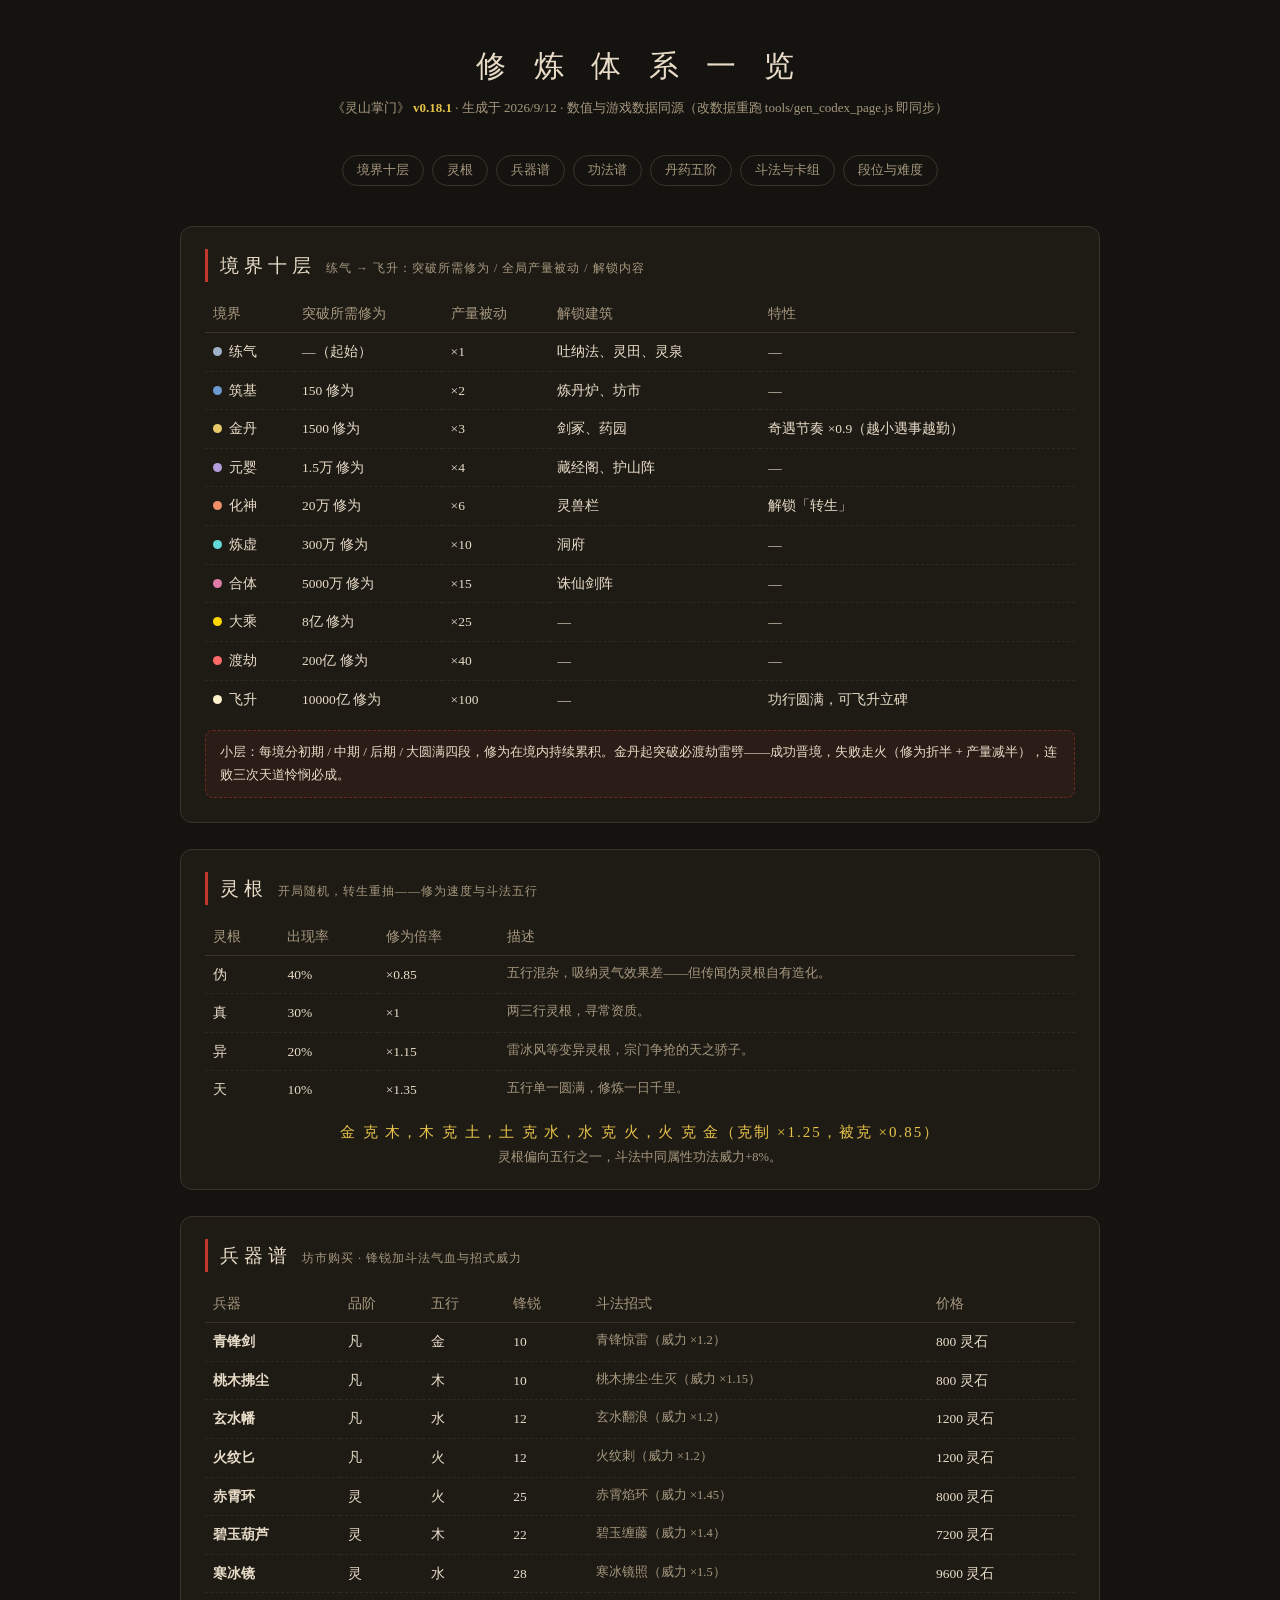
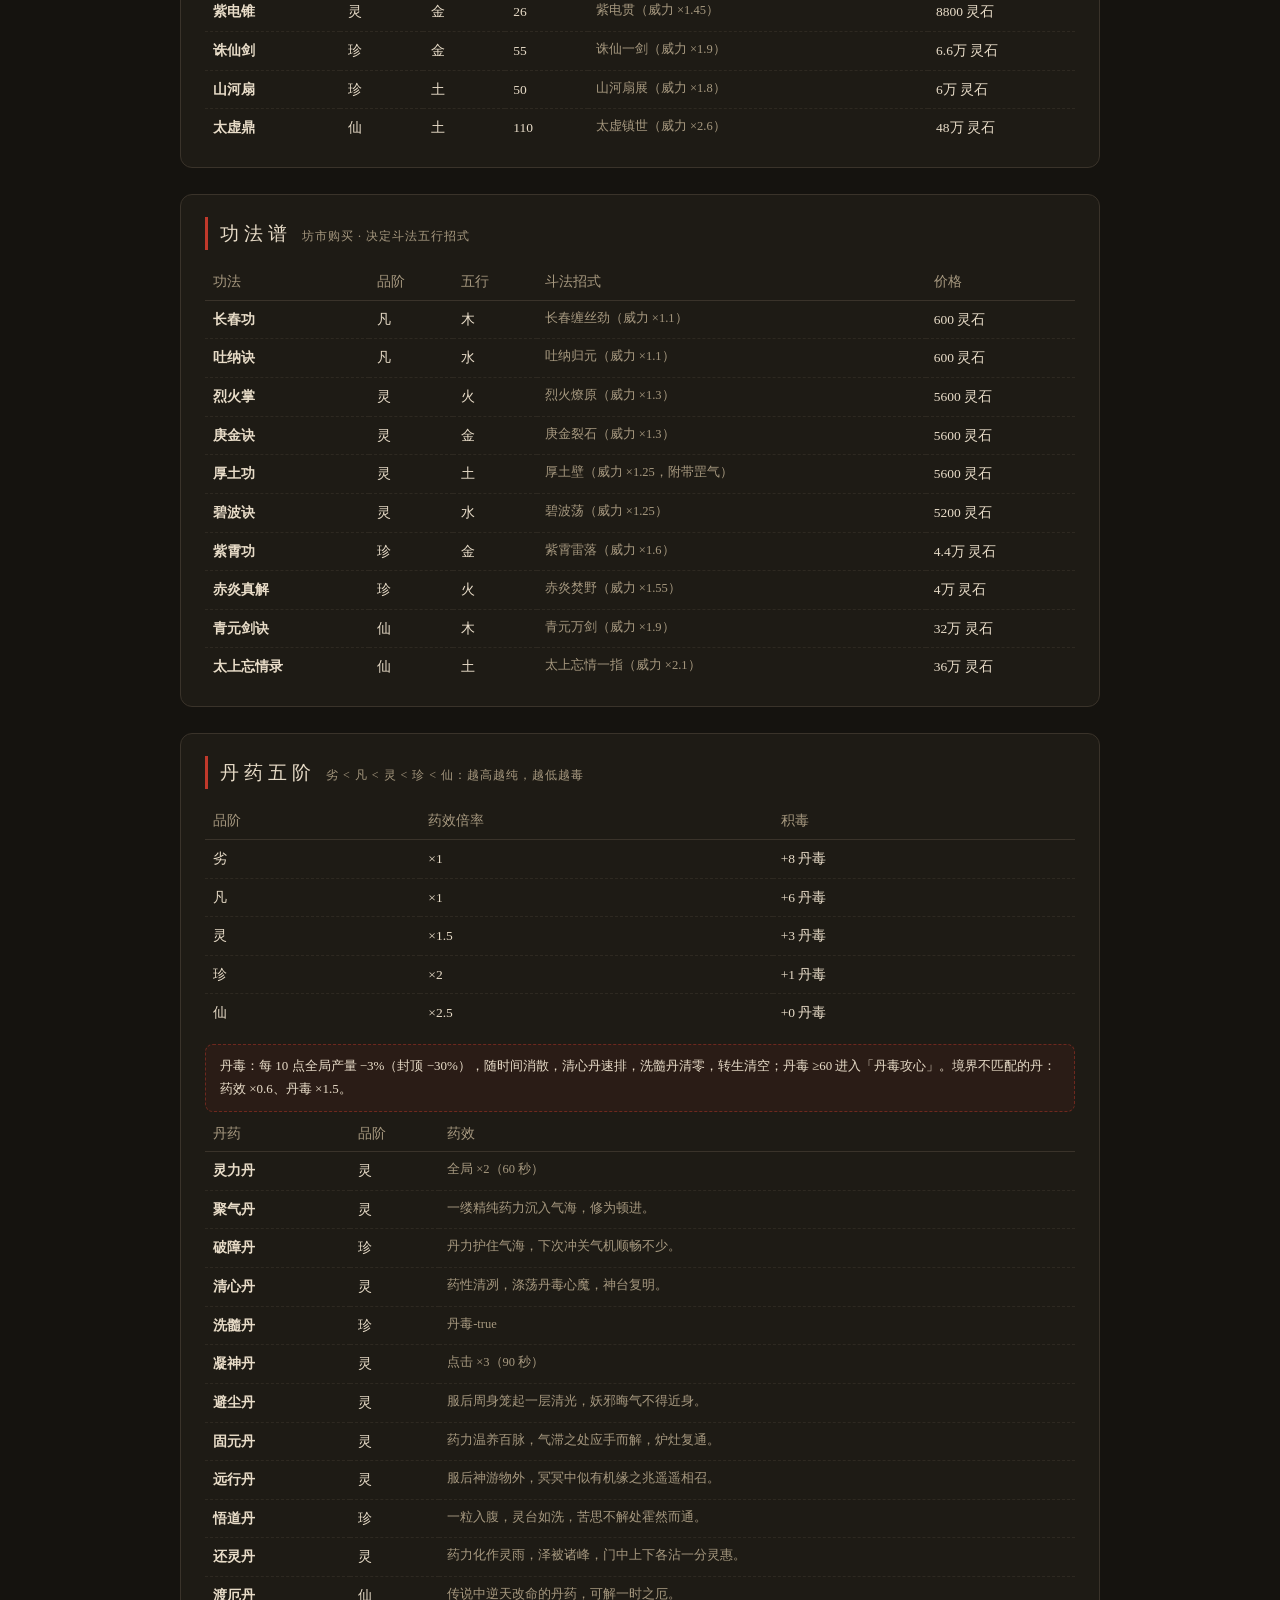
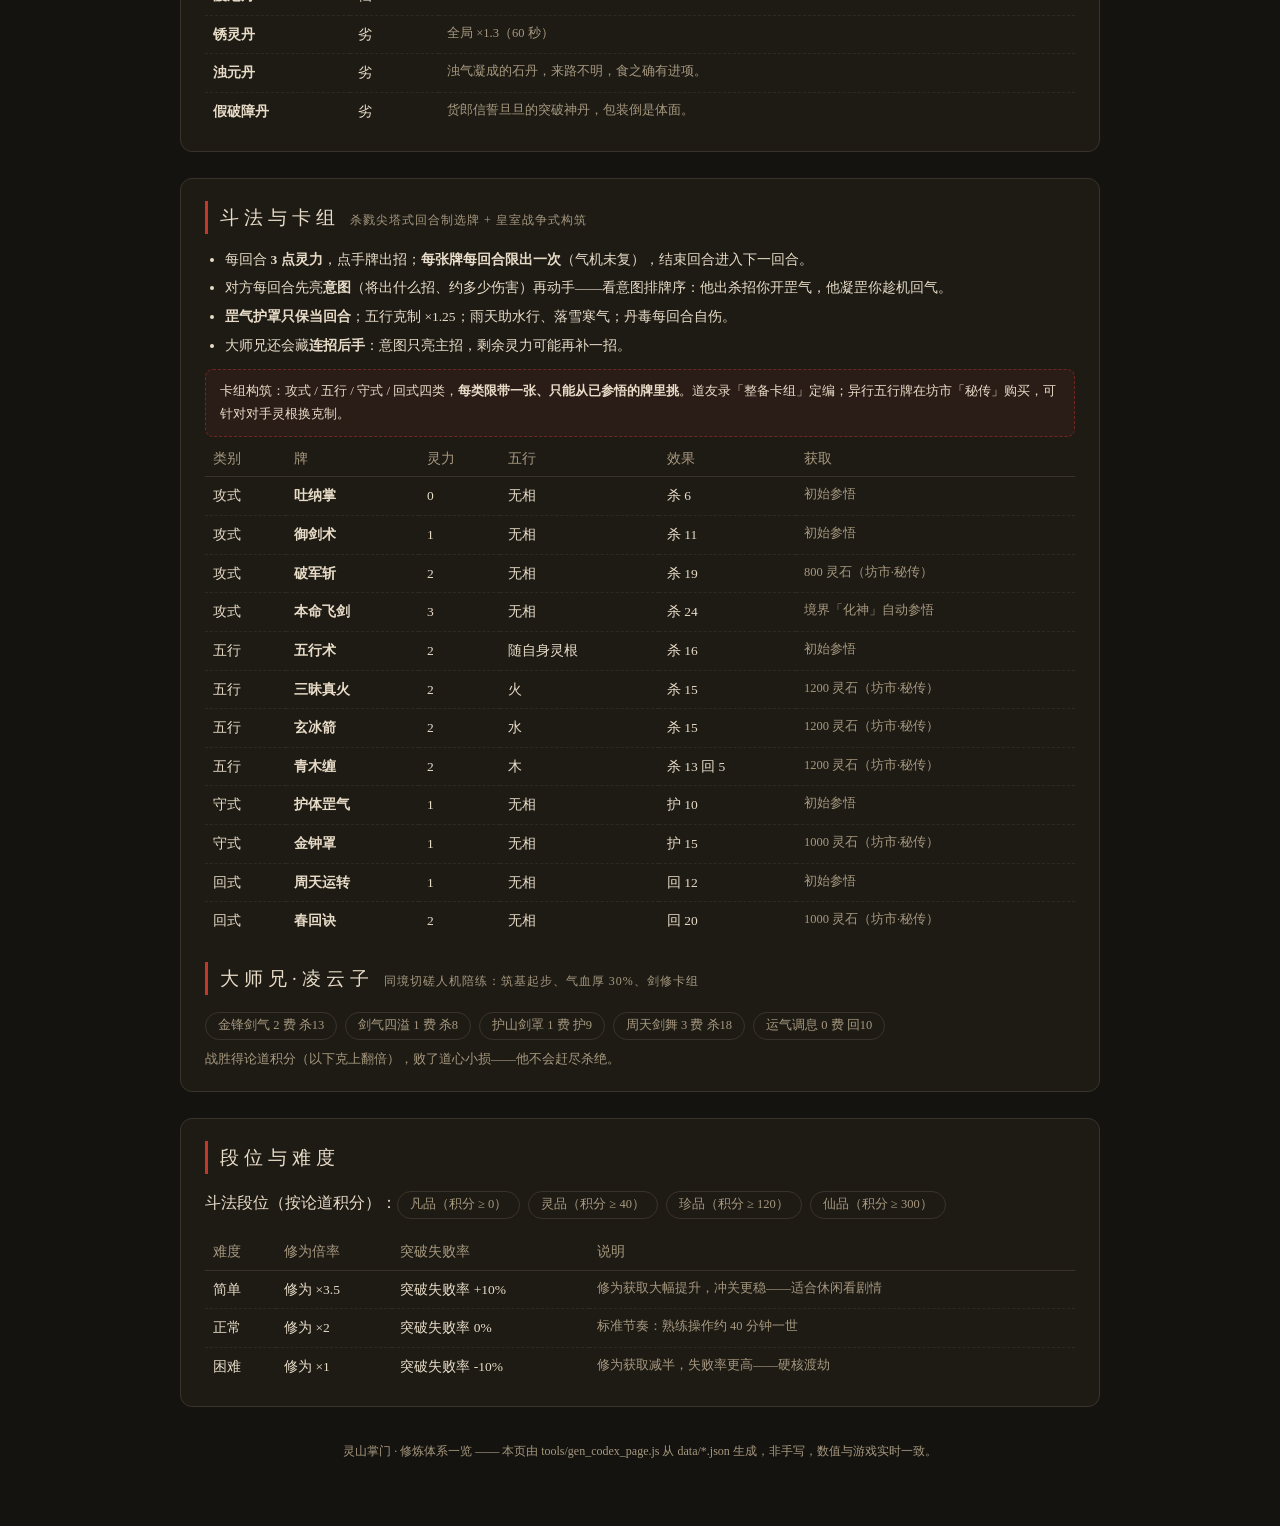
==== 修炼体系一览.html @ 8c3ae6eb "斗法0费限次+修炼体系一览页（v0.18.1） - StS 规则补全：每张牌每回合限出一次（打出进气机未复，下回合洗回）——封死0费牌无限刷 - tools/gen_codex_page.js：从 d" ====
<!DOCTYPE html>
<html lang="zh-CN">
<head>
<meta charset="UTF-8">
<meta name="viewport" content="width=device-width, initial-scale=1">
<title>灵山掌门 · 修炼体系一览</title>
<style>
  :root { --bg:#15130f; --card:#1e1b15; --ink:#e8dcc8; --soft:#a6987f; --line:#3a332a; --cinnabar:#c0392b; --gold:#e8c34a; }
  * { box-sizing:border-box; }
  body { margin:0; padding:32px 16px 64px; background:var(--bg); color:var(--ink); font-family:"Kaiti SC","KaiTi","STKaiti",serif; line-height:1.75; }
  .wrap { max-width:920px; margin:0 auto; }
  h1 { text-align:center; font-size:30px; letter-spacing:10px; font-weight:normal; margin:8px 0 4px; }
  .sub { text-align:center; color:var(--soft); font-size:13px; margin-bottom:26px; }
  .sub b { color:var(--gold); }
  nav { display:flex; flex-wrap:wrap; gap:8px; justify-content:center; margin-bottom:30px; position:sticky; top:0; background:linear-gradient(var(--bg) 82%, transparent); padding:10px 0; z-index:5; }
  nav a { color:var(--soft); text-decoration:none; border:1px solid var(--line); border-radius:16px; padding:3px 14px; font-size:13px; }
  nav a:hover { color:var(--cinnabar); border-color:var(--cinnabar); }
  section { background:var(--card); border:1px solid var(--line); border-radius:12px; padding:20px 24px; margin-bottom:26px; }
  h2 { font-size:19px; letter-spacing:5px; font-weight:normal; border-left:3px solid var(--cinnabar); padding-left:12px; margin:2px 0 14px; }
  h2 small { font-size:12px; color:var(--soft); letter-spacing:1px; margin-left:10px; }
  table { width:100%; border-collapse:collapse; font-size:13.5px; }
  th { color:var(--soft); font-weight:normal; text-align:left; border-bottom:1px solid var(--line); padding:6px 8px; white-space:nowrap; }
  td { border-bottom:1px dashed rgba(58,51,42,.6); padding:7px 8px; vertical-align:top; }
  tr:last-child td { border-bottom:none; }
  .muted { color:var(--soft); font-size:12.5px; }
  .realm-dot { display:inline-block; width:9px; height:9px; border-radius:50%; margin-right:7px; }
  .chip { display:inline-block; border:1px solid var(--line); border-radius:14px; padding:2px 12px; font-size:12.5px; color:var(--soft); margin:3px 4px 3px 0; }
  .note { background:rgba(192,57,43,.08); border:1px dashed rgba(192,57,43,.45); border-radius:8px; padding:10px 14px; font-size:13px; margin:12px 0 4px; }
  .rule { font-size:13.5px; padding-left:20px; margin:0; }
  .rule li { margin-bottom:5px; }
  .cycle { text-align:center; font-size:15px; letter-spacing:2px; margin:10px 0 2px; color:var(--gold); }
  .foot { text-align:center; color:var(--soft); font-size:12px; margin-top:34px; }
</style>
</head>
<body>
<div class="wrap">
  <h1>修 炼 体 系 一 览</h1>
  <div class="sub">《灵山掌门》 <b>v0.18.1</b> · 生成于 2026/9/12 · 数值与游戏数据同源（改数据重跑 tools/gen_codex_page.js 即同步）</div>
  <nav>
    <a href="#realm">境界十层</a><a href="#root">灵根</a><a href="#weapon">兵器谱</a><a href="#tech">功法谱</a><a href="#pill">丹药五阶</a><a href="#cards">斗法与卡组</a><a href="#misc">段位与难度</a>
  </nav>

  <section id="realm">
    <h2>境界十层<small>练气 → 飞升：突破所需修为 / 全局产量被动 / 解锁内容</small></h2>
    <table><tr><th>境界</th><th>突破所需修为</th><th>产量被动</th><th>解锁建筑</th><th>特性</th></tr>
<tr><td><span class="realm-dot" style="background:#9fb3c8"></span>练气</td><td>—（起始）</td><td>×1</td><td>吐纳法、灵田、灵泉</td><td>—</td></tr>
<tr><td><span class="realm-dot" style="background:#6b9bd1"></span>筑基</td><td>150 修为</td><td>×2</td><td>炼丹炉、坊市</td><td>—</td></tr>
<tr><td><span class="realm-dot" style="background:#e8c96a"></span>金丹</td><td>1500 修为</td><td>×3</td><td>剑冢、药园</td><td>奇遇节奏 ×0.9（越小遇事越勤）</td></tr>
<tr><td><span class="realm-dot" style="background:#b39ddb"></span>元婴</td><td>1.5万 修为</td><td>×4</td><td>藏经阁、护山阵</td><td>—</td></tr>
<tr><td><span class="realm-dot" style="background:#f0906a"></span>化神</td><td>20万 修为</td><td>×6</td><td>灵兽栏</td><td>解锁「转生」</td></tr>
<tr><td><span class="realm-dot" style="background:#63d8d8"></span>炼虚</td><td>300万 修为</td><td>×10</td><td>洞府</td><td>—</td></tr>
<tr><td><span class="realm-dot" style="background:#e07ba8"></span>合体</td><td>5000万 修为</td><td>×15</td><td>诛仙剑阵</td><td>—</td></tr>
<tr><td><span class="realm-dot" style="background:#ffd700"></span>大乘</td><td>8亿 修为</td><td>×25</td><td>—</td><td>—</td></tr>
<tr><td><span class="realm-dot" style="background:#ff6b6b"></span>渡劫</td><td>200亿 修为</td><td>×40</td><td>—</td><td>—</td></tr>
<tr><td><span class="realm-dot" style="background:#fff2cc"></span>飞升</td><td>10000亿 修为</td><td>×100</td><td>—</td><td>功行圆满，可飞升立碑</td></tr>
    </table>
    <div class="note">小层：每境分初期 / 中期 / 后期 / 大圆满四段，修为在境内持续累积。金丹起突破必渡劫雷劈——成功晋境，失败走火（修为折半 + 产量减半），连败三次天道怜悯必成。</div>
  </section>

  <section id="root">
    <h2>灵根<small>开局随机，转生重抽——修为速度与斗法五行</small></h2>
    <table><tr><th>灵根</th><th>出现率</th><th>修为倍率</th><th>描述</th></tr>
<tr><td>伪</td><td>40%</td><td>×0.85</td><td class="muted">五行混杂，吸纳灵气效果差——但传闻伪灵根自有造化。</td></tr>
<tr><td>真</td><td>30%</td><td>×1</td><td class="muted">两三行灵根，寻常资质。</td></tr>
<tr><td>异</td><td>20%</td><td>×1.15</td><td class="muted">雷冰风等变异灵根，宗门争抢的天之骄子。</td></tr>
<tr><td>天</td><td>10%</td><td>×1.35</td><td class="muted">五行单一圆满，修炼一日千里。</td></tr>
    </table>
    <div class="cycle">金 克 木，木 克 土，土 克 水，水 克 火，火 克 金（克制 ×1.25，被克 ×0.85）</div>
    <div class="muted" style="text-align:center">灵根偏向五行之一，斗法中同属性功法威力+8%。</div>
  </section>

  <section id="weapon">
    <h2>兵器谱<small>坊市购买 · 锋锐加斗法气血与招式威力</small></h2>
    <table><tr><th>兵器</th><th>品阶</th><th>五行</th><th>锋锐</th><th>斗法招式</th><th>价格</th></tr>
<tr><td><b>青锋剑</b></td><td>凡</td><td>金</td><td>10</td><td class="muted">青锋惊雷（威力 ×1.2）</td><td>800 灵石</td></tr>
<tr><td><b>桃木拂尘</b></td><td>凡</td><td>木</td><td>10</td><td class="muted">桃木拂尘·生灭（威力 ×1.15）</td><td>800 灵石</td></tr>
<tr><td><b>玄水幡</b></td><td>凡</td><td>水</td><td>12</td><td class="muted">玄水翻浪（威力 ×1.2）</td><td>1200 灵石</td></tr>
<tr><td><b>火纹匕</b></td><td>凡</td><td>火</td><td>12</td><td class="muted">火纹刺（威力 ×1.2）</td><td>1200 灵石</td></tr>
<tr><td><b>赤霄环</b></td><td>灵</td><td>火</td><td>25</td><td class="muted">赤霄焰环（威力 ×1.45）</td><td>8000 灵石</td></tr>
<tr><td><b>碧玉葫芦</b></td><td>灵</td><td>木</td><td>22</td><td class="muted">碧玉缠藤（威力 ×1.4）</td><td>7200 灵石</td></tr>
<tr><td><b>寒冰镜</b></td><td>灵</td><td>水</td><td>28</td><td class="muted">寒冰镜照（威力 ×1.5）</td><td>9600 灵石</td></tr>
<tr><td><b>紫电锥</b></td><td>灵</td><td>金</td><td>26</td><td class="muted">紫电贯（威力 ×1.45）</td><td>8800 灵石</td></tr>
<tr><td><b>诛仙剑</b></td><td>珍</td><td>金</td><td>55</td><td class="muted">诛仙一剑（威力 ×1.9）</td><td>6.6万 灵石</td></tr>
<tr><td><b>山河扇</b></td><td>珍</td><td>土</td><td>50</td><td class="muted">山河扇展（威力 ×1.8）</td><td>6万 灵石</td></tr>
<tr><td><b>太虚鼎</b></td><td>仙</td><td>土</td><td>110</td><td class="muted">太虚镇世（威力 ×2.6）</td><td>48万 灵石</td></tr>
    </table>
  </section>

  <section id="tech">
    <h2>功法谱<small>坊市购买 · 决定斗法五行招式</small></h2>
    <table><tr><th>功法</th><th>品阶</th><th>五行</th><th>斗法招式</th><th>价格</th></tr>
<tr><td><b>长春功</b></td><td>凡</td><td>木</td><td class="muted">长春缠丝劲（威力 ×1.1）</td><td>600 灵石</td></tr>
<tr><td><b>吐纳诀</b></td><td>凡</td><td>水</td><td class="muted">吐纳归元（威力 ×1.1）</td><td>600 灵石</td></tr>
<tr><td><b>烈火掌</b></td><td>灵</td><td>火</td><td class="muted">烈火燎原（威力 ×1.3）</td><td>5600 灵石</td></tr>
<tr><td><b>庚金诀</b></td><td>灵</td><td>金</td><td class="muted">庚金裂石（威力 ×1.3）</td><td>5600 灵石</td></tr>
<tr><td><b>厚土功</b></td><td>灵</td><td>土</td><td class="muted">厚土壁（威力 ×1.25，附带罡气）</td><td>5600 灵石</td></tr>
<tr><td><b>碧波诀</b></td><td>灵</td><td>水</td><td class="muted">碧波荡（威力 ×1.25）</td><td>5200 灵石</td></tr>
<tr><td><b>紫霄功</b></td><td>珍</td><td>金</td><td class="muted">紫霄雷落（威力 ×1.6）</td><td>4.4万 灵石</td></tr>
<tr><td><b>赤炎真解</b></td><td>珍</td><td>火</td><td class="muted">赤炎焚野（威力 ×1.55）</td><td>4万 灵石</td></tr>
<tr><td><b>青元剑诀</b></td><td>仙</td><td>木</td><td class="muted">青元万剑（威力 ×1.9）</td><td>32万 灵石</td></tr>
<tr><td><b>太上忘情录</b></td><td>仙</td><td>土</td><td class="muted">太上忘情一指（威力 ×2.1）</td><td>36万 灵石</td></tr>
    </table>
  </section>

  <section id="pill">
    <h2>丹药五阶<small>劣 &lt; 凡 &lt; 灵 &lt; 珍 &lt; 仙：越高越纯，越低越毒</small></h2>
    <table><tr><th>品阶</th><th>药效倍率</th><th>积毒</th></tr>
<tr><td>劣</td><td>×1</td><td>+8 丹毒</td></tr>
<tr><td>凡</td><td>×1</td><td>+6 丹毒</td></tr>
<tr><td>灵</td><td>×1.5</td><td>+3 丹毒</td></tr>
<tr><td>珍</td><td>×2</td><td>+1 丹毒</td></tr>
<tr><td>仙</td><td>×2.5</td><td>+0 丹毒</td></tr>
    </table>
    <div class="note">丹毒：每 10 点全局产量 −3%（封顶 −30%），随时间消散，清心丹速排，洗髓丹清零，转生清空；丹毒 ≥60 进入「丹毒攻心」。境界不匹配的丹：药效 ×0.6、丹毒 ×1.5。</div>
    <table><tr><th>丹药</th><th>品阶</th><th>药效</th></tr>
<tr><td><b>灵力丹</b></td><td>灵</td><td class="muted">全局 ×2（60 秒）</td></tr>
<tr><td><b>聚气丹</b></td><td>灵</td><td class="muted">一缕精纯药力沉入气海，修为顿进。</td></tr>
<tr><td><b>破障丹</b></td><td>珍</td><td class="muted">丹力护住气海，下次冲关气机顺畅不少。</td></tr>
<tr><td><b>清心丹</b></td><td>灵</td><td class="muted">药性清冽，涤荡丹毒心魔，神台复明。</td></tr>
<tr><td><b>洗髓丹</b></td><td>珍</td><td class="muted">丹毒-true</td></tr>
<tr><td><b>凝神丹</b></td><td>灵</td><td class="muted">点击 ×3（90 秒）</td></tr>
<tr><td><b>避尘丹</b></td><td>灵</td><td class="muted">服后周身笼起一层清光，妖邪晦气不得近身。</td></tr>
<tr><td><b>固元丹</b></td><td>灵</td><td class="muted">药力温养百脉，气滞之处应手而解，炉灶复通。</td></tr>
<tr><td><b>远行丹</b></td><td>灵</td><td class="muted">服后神游物外，冥冥中似有机缘之兆遥遥相召。</td></tr>
<tr><td><b>悟道丹</b></td><td>珍</td><td class="muted">一粒入腹，灵台如洗，苦思不解处霍然而通。</td></tr>
<tr><td><b>还灵丹</b></td><td>灵</td><td class="muted">药力化作灵雨，泽被诸峰，门中上下各沾一分灵惠。</td></tr>
<tr><td><b>渡厄丹</b></td><td>仙</td><td class="muted">传说中逆天改命的丹药，可解一时之厄。</td></tr>
<tr><td><b>锈灵丹</b></td><td>劣</td><td class="muted">全局 ×1.3（60 秒）</td></tr>
<tr><td><b>浊元丹</b></td><td>劣</td><td class="muted">浊气凝成的石丹，来路不明，食之确有进项。</td></tr>
<tr><td><b>假破障丹</b></td><td>劣</td><td class="muted">货郎信誓旦旦的突破神丹，包装倒是体面。</td></tr>
    </table>
  </section>

  <section id="cards">
    <h2>斗法与卡组<small>杀戮尖塔式回合制选牌 + 皇室战争式构筑</small></h2>
    <ul class="rule">
      <li>每回合 <b>3 点灵力</b>，点手牌出招；<b>每张牌每回合限出一次</b>（气机未复），结束回合进入下一回合。</li>
      <li>对方每回合先亮<b>意图</b>（将出什么招、约多少伤害）再动手——看意图排牌序：他出杀招你开罡气，他凝罡你趁机回气。</li>
      <li><b>罡气护罩只保当回合</b>；五行克制 ×1.25；雨天助水行、落雪寒气；丹毒每回合自伤。</li>
      <li>大师兄还会藏<b>连招后手</b>：意图只亮主招，剩余灵力可能再补一招。</li>
    </ul>
    <div class="note">卡组构筑：攻式 / 五行 / 守式 / 回式四类，<b>每类限带一张、只能从已参悟的牌里挑</b>。道友录「整备卡组」定编；异行五行牌在坊市「秘传」购买，可针对对手灵根换克制。</div>
    <table><tr><th>类别</th><th>牌</th><th>灵力</th><th>五行</th><th>效果</th><th>获取</th></tr>
<tr><td>攻式</td><td><b>吐纳掌</b></td><td>0</td><td>无相</td><td>杀 6</td><td class="muted">初始参悟</td></tr>
<tr><td>攻式</td><td><b>御剑术</b></td><td>1</td><td>无相</td><td>杀 11</td><td class="muted">初始参悟</td></tr>
<tr><td>攻式</td><td><b>破军斩</b></td><td>2</td><td>无相</td><td>杀 19</td><td class="muted">800 灵石（坊市·秘传）</td></tr>
<tr><td>攻式</td><td><b>本命飞剑</b></td><td>3</td><td>无相</td><td>杀 24</td><td class="muted">境界「化神」自动参悟</td></tr>
<tr><td>五行</td><td><b>五行术</b></td><td>2</td><td>随自身灵根</td><td>杀 16</td><td class="muted">初始参悟</td></tr>
<tr><td>五行</td><td><b>三昧真火</b></td><td>2</td><td>火</td><td>杀 15</td><td class="muted">1200 灵石（坊市·秘传）</td></tr>
<tr><td>五行</td><td><b>玄冰箭</b></td><td>2</td><td>水</td><td>杀 15</td><td class="muted">1200 灵石（坊市·秘传）</td></tr>
<tr><td>五行</td><td><b>青木缠</b></td><td>2</td><td>木</td><td>杀 13 回 5</td><td class="muted">1200 灵石（坊市·秘传）</td></tr>
<tr><td>守式</td><td><b>护体罡气</b></td><td>1</td><td>无相</td><td> 护 10</td><td class="muted">初始参悟</td></tr>
<tr><td>守式</td><td><b>金钟罩</b></td><td>1</td><td>无相</td><td> 护 15</td><td class="muted">1000 灵石（坊市·秘传）</td></tr>
<tr><td>回式</td><td><b>周天运转</b></td><td>1</td><td>无相</td><td> 回 12</td><td class="muted">初始参悟</td></tr>
<tr><td>回式</td><td><b>春回诀</b></td><td>2</td><td>无相</td><td> 回 20</td><td class="muted">1000 灵石（坊市·秘传）</td></tr>
    </table>
    <h2 style="margin-top:22px">大师兄·凌云子<small>同境切磋人机陪练：筑基起步、气血厚 30%、剑修卡组</small></h2>
    <div><span class="chip">金锋剑气 2 费 杀13</span> <span class="chip">剑气四溢 1 费 杀8</span> <span class="chip">护山剑罩 1 费 护9</span> <span class="chip">周天剑舞 3 费 杀18</span> <span class="chip">运气调息 0 费 回10</span></div>
    <div class="muted" style="margin-top:6px">战胜得论道积分（以下克上翻倍），败了道心小损——他不会赶尽杀绝。</div>
  </section>

  <section id="misc">
    <h2>段位与难度</h2>
    <div>斗法段位（按论道积分）：<span class="chip">凡品（积分 ≥ 0）</span> <span class="chip">灵品（积分 ≥ 40）</span> <span class="chip">珍品（积分 ≥ 120）</span> <span class="chip">仙品（积分 ≥ 300）</span></div>
    <table style="margin-top:12px"><tr><th>难度</th><th>修为倍率</th><th>突破失败率</th><th>说明</th></tr>
<tr><td>简单</td><td>修为 ×3.5</td><td>突破失败率 +10%</td><td class="muted">修为获取大幅提升，冲关更稳——适合休闲看剧情</td></tr>
<tr><td>正常</td><td>修为 ×2</td><td>突破失败率 0%</td><td class="muted">标准节奏：熟练操作约 40 分钟一世</td></tr>
<tr><td>困难</td><td>修为 ×1</td><td>突破失败率 -10%</td><td class="muted">修为获取减半，失败率更高——硬核渡劫</td></tr>
    </table>
  </section>

  <div class="foot">灵山掌门 · 修炼体系一览 —— 本页由 tools/gen_codex_page.js 从 data/*.json 生成，非手写，数值与游戏实时一致。</div>
</div>
</body>
</html>
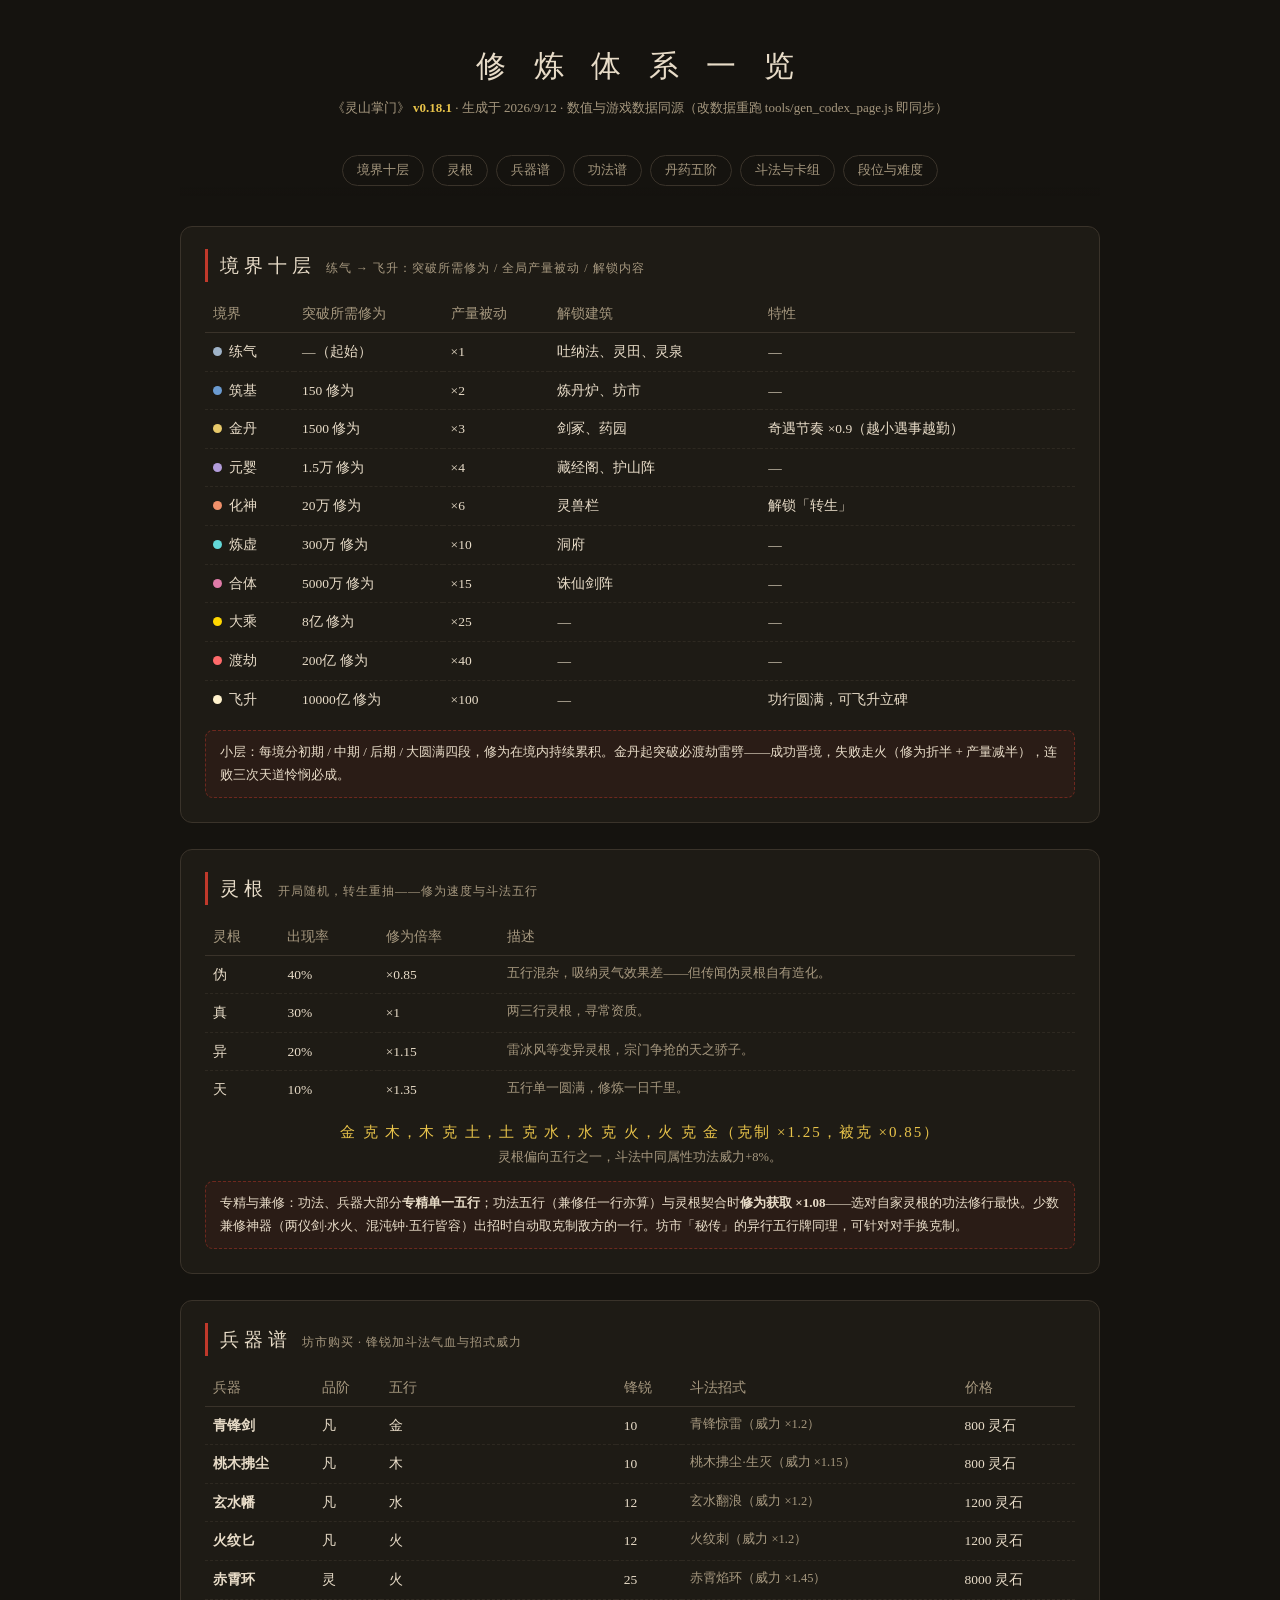
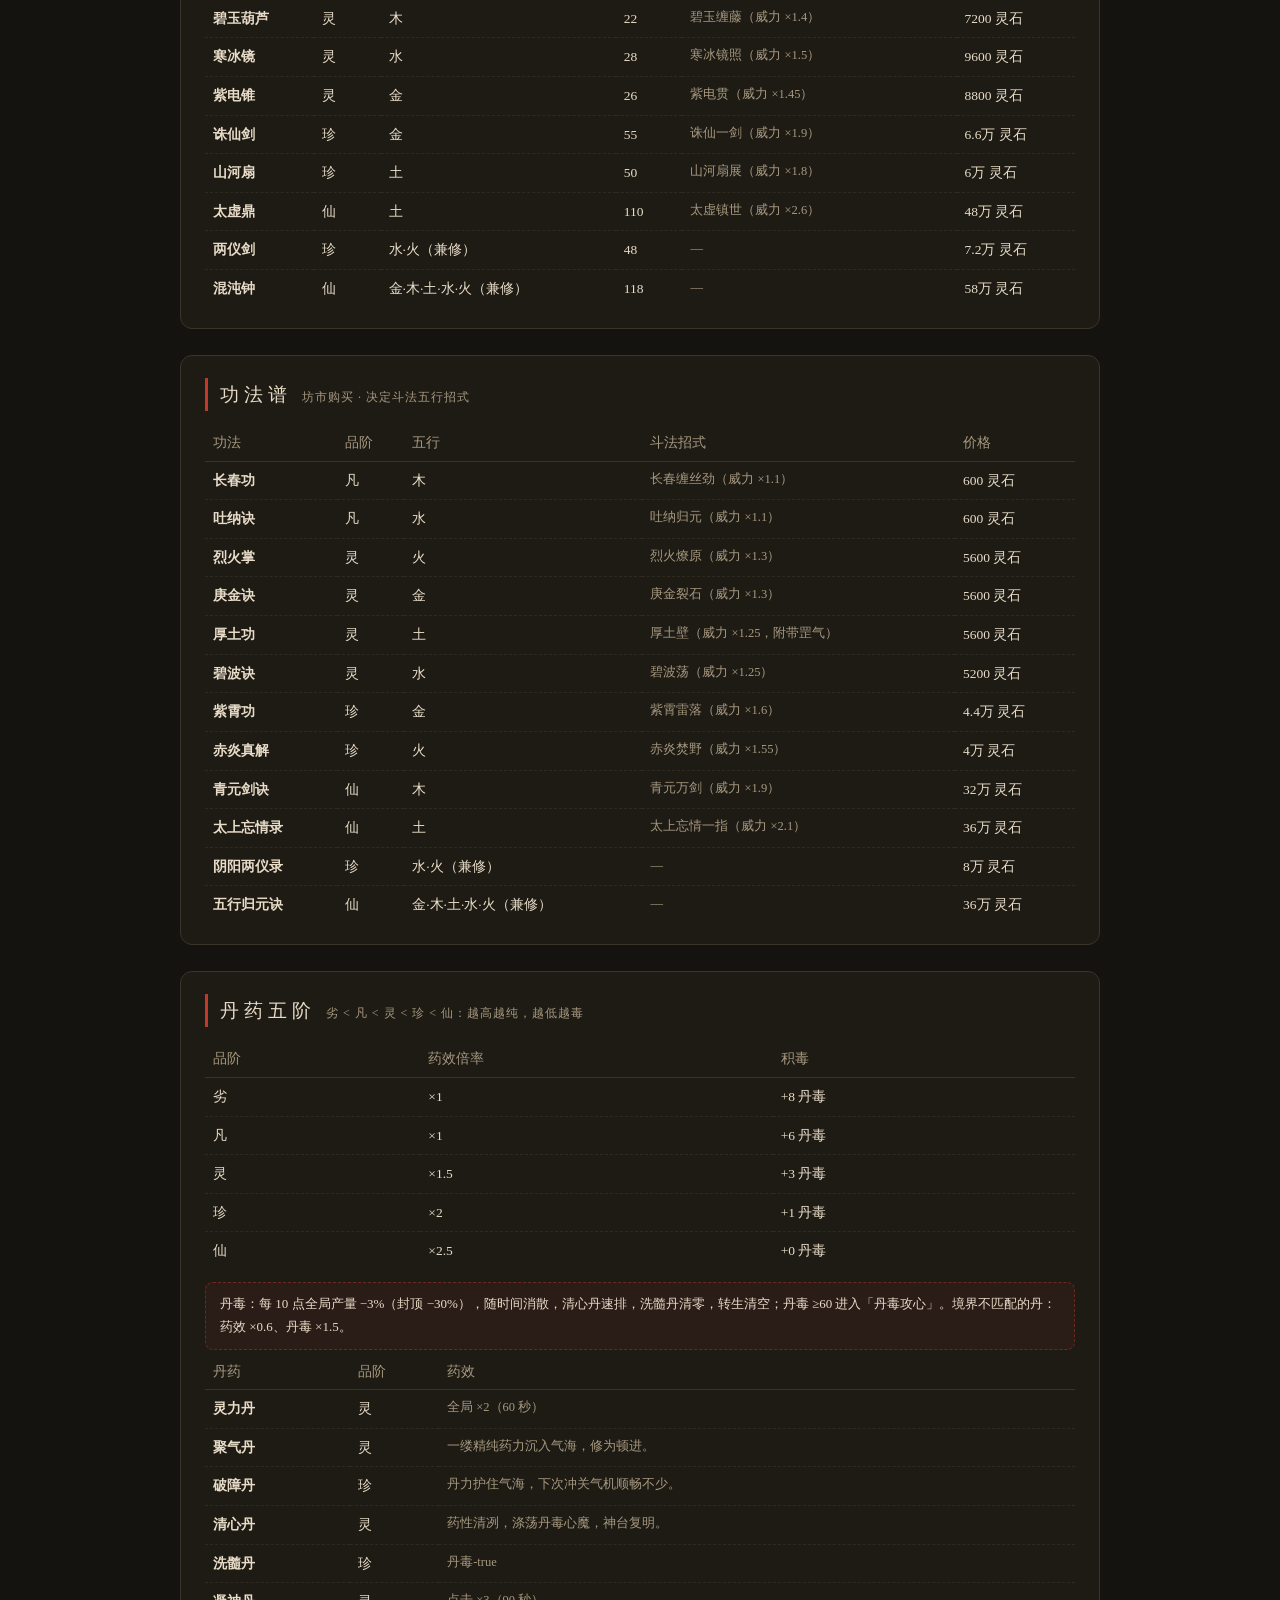
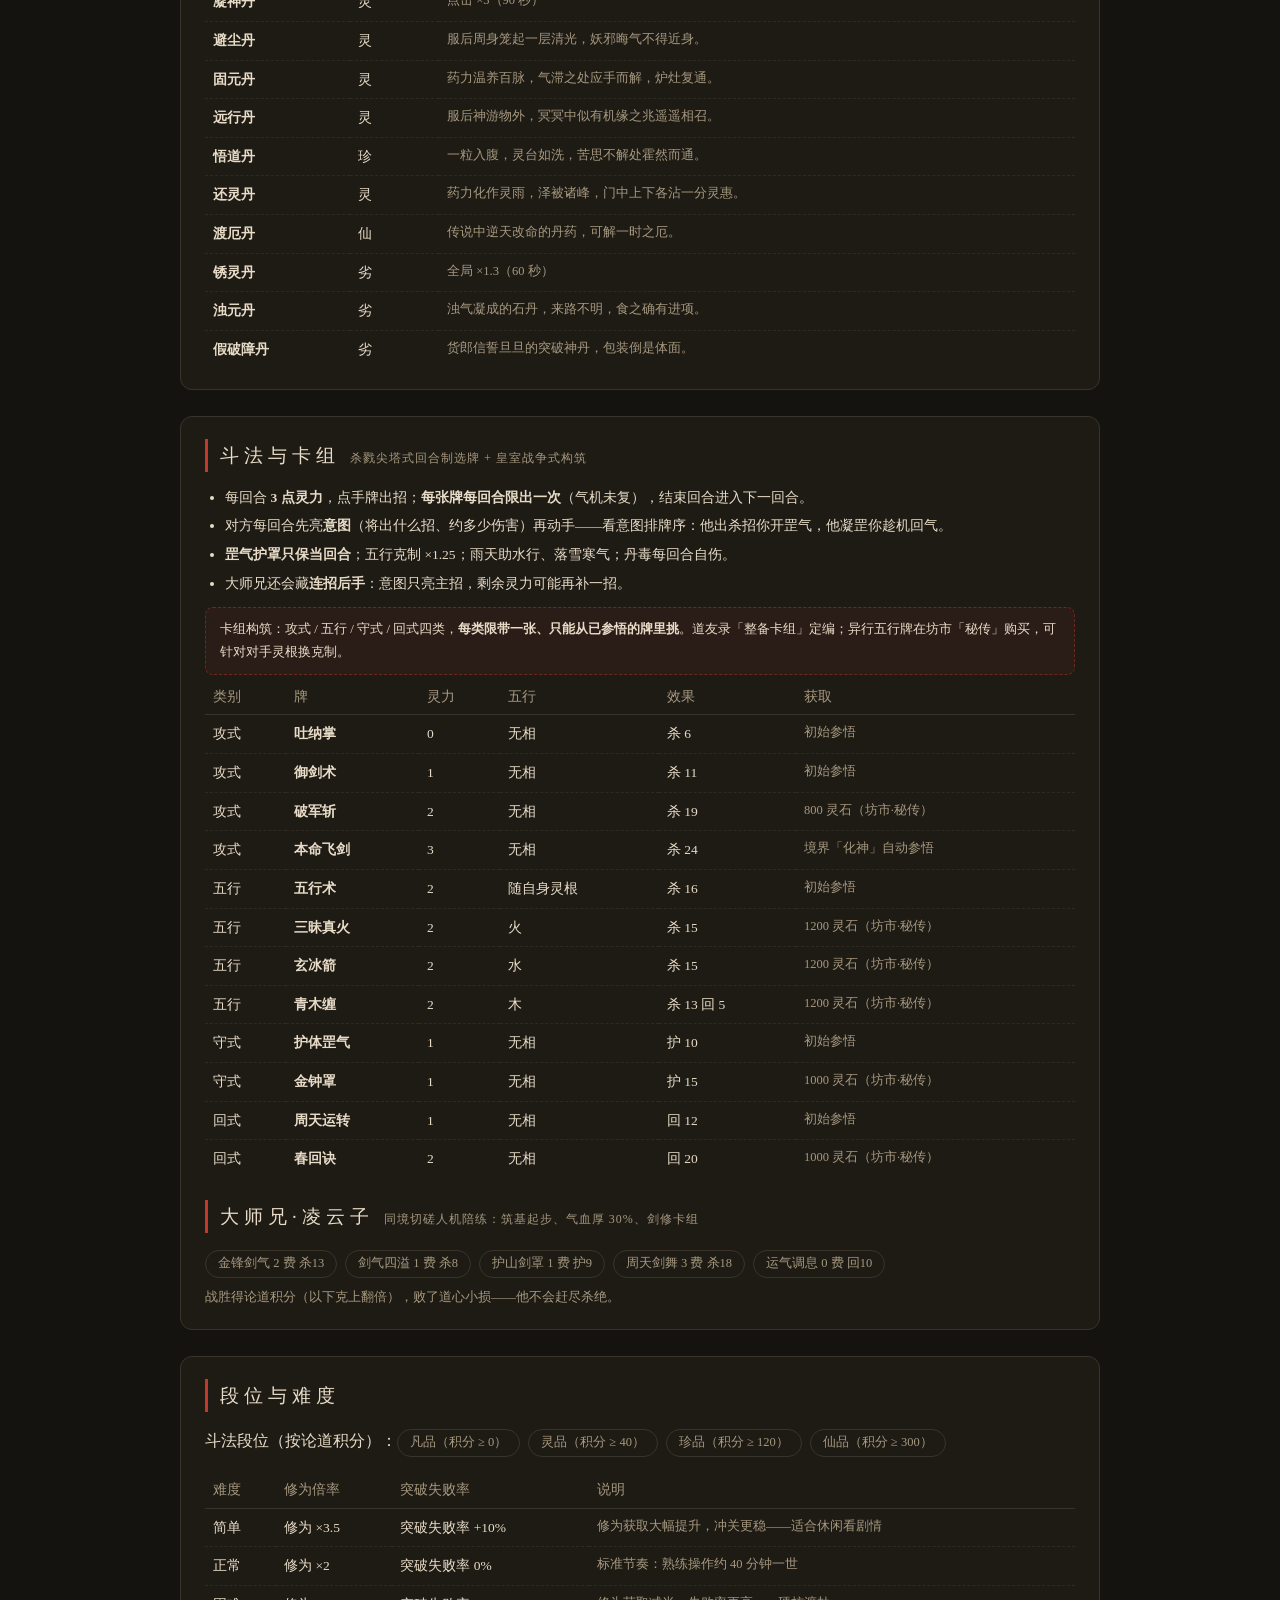
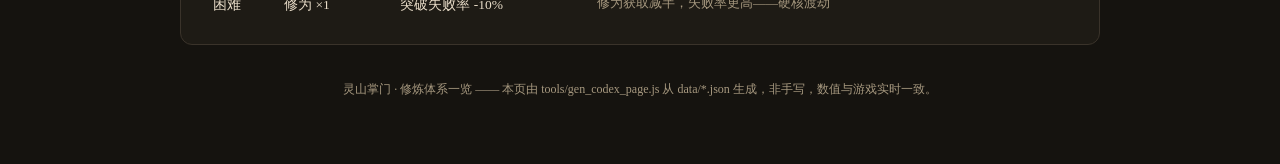
==== commit d59b2e22: "五行专精/兼修体系：功法契合灵根+两仪混沌兼修神器（v0.19.0） - 数据：新增4件兼修——两仪剑（珍·水火·锋48）、混沌钟（仙·五行皆容·锋118）、阴阳两仪录（珍·水火）、五行归元诀（仙·无" ====
--- a/修炼体系一览.html
+++ b/修炼体系一览.html
@@ -67,6 +67,7 @@
     </table>
     <div class="cycle">金 克 木，木 克 土，土 克 水，水 克 火，火 克 金（克制 ×1.25，被克 ×0.85）</div>
     <div class="muted" style="text-align:center">灵根偏向五行之一，斗法中同属性功法威力+8%。</div>
+    <div class="note">专精与兼修：功法、兵器大部分<b>专精单一五行</b>；功法五行（兼修任一行亦算）与灵根契合时<b>修为获取 ×1.08</b>——选对自家灵根的功法修行最快。少数兼修神器（两仪剑·水火、混沌钟·五行皆容）出招时自动取克制敌方的一行。坊市「秘传」的异行五行牌同理，可针对对手换克制。</div>
   </section>
 
   <section id="weapon">
@@ -83,6 +84,8 @@
 <tr><td><b>诛仙剑</b></td><td>珍</td><td>金</td><td>55</td><td class="muted">诛仙一剑（威力 ×1.9）</td><td>6.6万 灵石</td></tr>
 <tr><td><b>山河扇</b></td><td>珍</td><td>土</td><td>50</td><td class="muted">山河扇展（威力 ×1.8）</td><td>6万 灵石</td></tr>
 <tr><td><b>太虚鼎</b></td><td>仙</td><td>土</td><td>110</td><td class="muted">太虚镇世（威力 ×2.6）</td><td>48万 灵石</td></tr>
+<tr><td><b>两仪剑</b></td><td>珍</td><td>水·火（兼修）</td><td>48</td><td class="muted">—</td><td>7.2万 灵石</td></tr>
+<tr><td><b>混沌钟</b></td><td>仙</td><td>金·木·土·水·火（兼修）</td><td>118</td><td class="muted">—</td><td>58万 灵石</td></tr>
     </table>
   </section>
 
@@ -99,6 +102,8 @@
 <tr><td><b>赤炎真解</b></td><td>珍</td><td>火</td><td class="muted">赤炎焚野（威力 ×1.55）</td><td>4万 灵石</td></tr>
 <tr><td><b>青元剑诀</b></td><td>仙</td><td>木</td><td class="muted">青元万剑（威力 ×1.9）</td><td>32万 灵石</td></tr>
 <tr><td><b>太上忘情录</b></td><td>仙</td><td>土</td><td class="muted">太上忘情一指（威力 ×2.1）</td><td>36万 灵石</td></tr>
+<tr><td><b>阴阳两仪录</b></td><td>珍</td><td>水·火（兼修）</td><td class="muted">—</td><td>8万 灵石</td></tr>
+<tr><td><b>五行归元诀</b></td><td>仙</td><td>金·木·土·水·火（兼修）</td><td class="muted">—</td><td>36万 灵石</td></tr>
     </table>
   </section>
 
